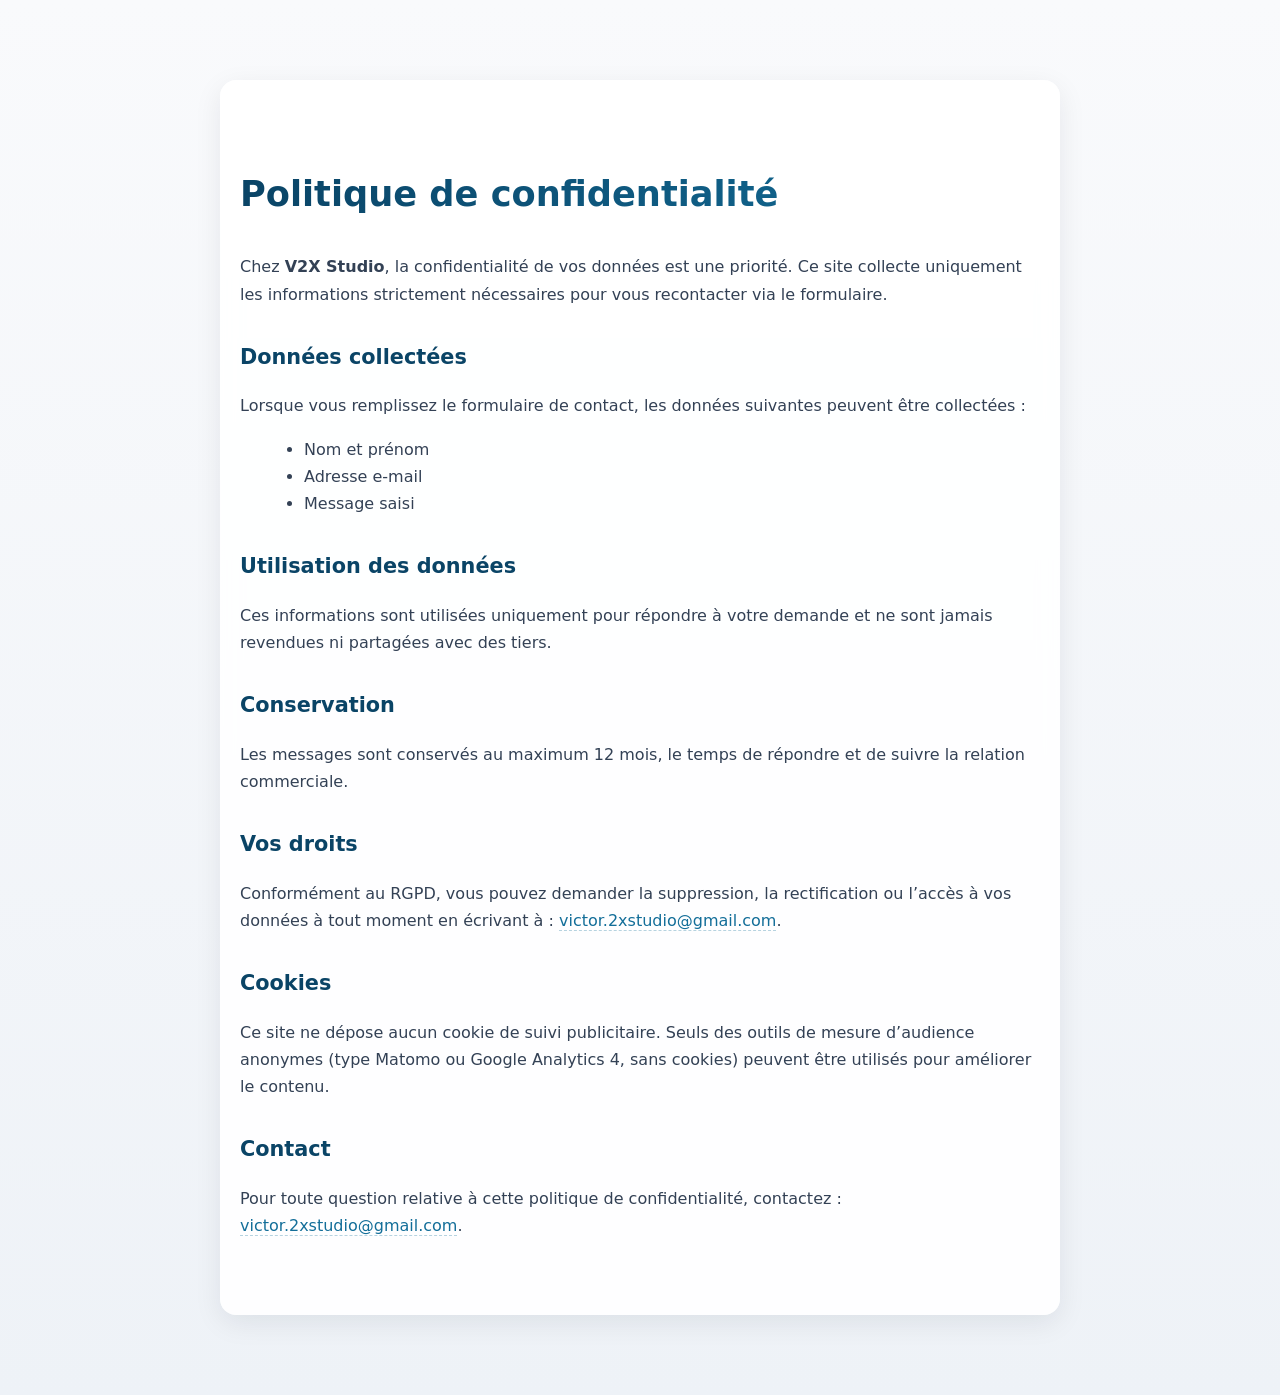
==== confidentialite.html @ e3a20d52 "Rename Confidentialité.html to confidentialite.html" ====
<!doctype html>
<html lang="fr">
<head>
  <meta charset="utf-8">
  <title>Politique de confidentialité — V2X Studio</title>
  <meta name="viewport" content="width=device-width, initial-scale=1">
  <meta name="description" content="Politique de confidentialité du site V2X Studio.">
  <link rel="stylesheet" href="style.css">

  <style>
  /* ====== Style commun Mentions légales & Confidentialité ====== */
  :root{
    --ink:#0f172a; --muted:#334155;
    --brand:#0a4466; --brand-2:#136e99;
    --paper:rgba(255,255,255,0.9);
    --shadow:0 8px 28px rgba(15,23,42,0.08);
  }

  @media (prefers-color-scheme: dark){
    :root{
      --ink:#e5e7eb; --muted:#cbd5e1;
      --paper:rgba(15,17,26,0.85);
      --shadow:0 8px 28px rgba(0,0,0,0.35);
    }
  }

  body.legal {
    margin: 0;
    font-family: system-ui, -apple-system, Inter, Arial, sans-serif;
    color: var(--ink);
    line-height: 1.7;
    -webkit-font-smoothing: antialiased;

    /* Fond lissé anti-banding + fallback color */
    background-color:#f6f8fb;
    background:
      linear-gradient(180deg, #f9fafc 0%, #eef2f7 100%),
      repeating-linear-gradient(45deg, rgba(0,0,0,.012) 0 2px, transparent 2px 6px),
      repeating-linear-gradient(-45deg, rgba(0,0,0,.01) 0 3px, transparent 3px 7px);
    background-blend-mode: normal, overlay, overlay;
  }

  @media (prefers-color-scheme: dark){
    body.legal{
      background-color:#0b0c10;
      background:
        linear-gradient(180deg, #0b0c10 0%, #11151b 100%),
        radial-gradient(900px 600px at 80% -10%, rgba(255,255,255,.06), transparent 60%),
        repeating-linear-gradient(45deg, rgba(255,255,255,.02) 0 2px, transparent 2px 6px);
      background-blend-mode: normal, screen, overlay;
    }
  }

  main {
    max-width: 850px;
    margin: 80px auto;
    background: var(--paper);
    backdrop-filter: blur(10px);
    padding: 60px 40px;
    border-radius: 16px;
    box-shadow: var(--shadow);
  }

  /* Titres */
  h1 {
    font-size: 2.2rem;
    margin-bottom: 30px;
    background: linear-gradient(90deg, var(--brand), var(--brand-2));
    -webkit-background-clip: text;
    -webkit-text-fill-color: transparent;
  }

  h2 {
    margin-top: 32px;
    font-size: 1.3rem;
    color: var(--brand);
  }

  p, li { font-size: 1rem; color: var(--muted); }

  ul { margin: 12px 0 24px 24px; }

  /* Liens */
  a {
    color: var(--brand-2);
    text-decoration: none;
    border-bottom: 1px dashed rgba(19,110,153,0.3);
    transition: color 0.2s ease, border-color 0.2s ease;
  }
  a:hover {
    color: var(--brand);
    border-color: rgba(10,68,102,0.6);
  }

  /* Bouton retour (optionnel) */
  .back-btn {
    display: inline-block;
    margin-top: 40px;
    padding: 10px 18px;
    background: var(--brand);
    color: #fff;
    border-radius: 10px;
    text-decoration: none;
    font-weight: 600;
    transition: background 0.2s ease;
  }
  .back-btn:hover { background: var(--brand-2); }
  </style>
</head>

<body class="legal">
  <main class="container" style="max-width:800px; padding:60px 20px">
    <h1>Politique de confidentialité</h1>

    <p>Chez <strong>V2X Studio</strong>, la confidentialité de vos données est une priorité. Ce site collecte uniquement les informations strictement nécessaires pour vous recontacter via le formulaire.</p>

    <h2>Données collectées</h2>
    <p>Lorsque vous remplissez le formulaire de contact, les données suivantes peuvent être collectées :</p>
    <ul>
      <li>Nom et prénom</li>
      <li>Adresse e-mail</li>
      <li>Message saisi</li>
    </ul>

    <h2>Utilisation des données</h2>
    <p>Ces informations sont utilisées uniquement pour répondre à votre demande et ne sont jamais revendues ni partagées avec des tiers.</p>

    <h2>Conservation</h2>
    <p>Les messages sont conservés au maximum 12 mois, le temps de répondre et de suivre la relation commerciale.</p>

    <h2>Vos droits</h2>
    <p>Conformément au RGPD, vous pouvez demander la suppression, la rectification ou l’accès à vos données à tout moment en écrivant à :
      <a href="mailto:victor.2xstudio@gmail.com">victor.2xstudio@gmail.com</a>.
    </p>

    <h2>Cookies</h2>
    <p>Ce site ne dépose aucun cookie de suivi publicitaire. Seuls des outils de mesure d’audience anonymes (type Matomo ou Google Analytics 4, sans cookies) peuvent être utilisés pour améliorer le contenu.</p>

    <h2>Contact</h2>
    <p>Pour toute question relative à cette politique de confidentialité, contactez :
      <a href="mailto:victor.2xstudio@gmail.com">victor.2xstudio@gmail.com</a>.
    </p>
  </main>
</body>
</html>
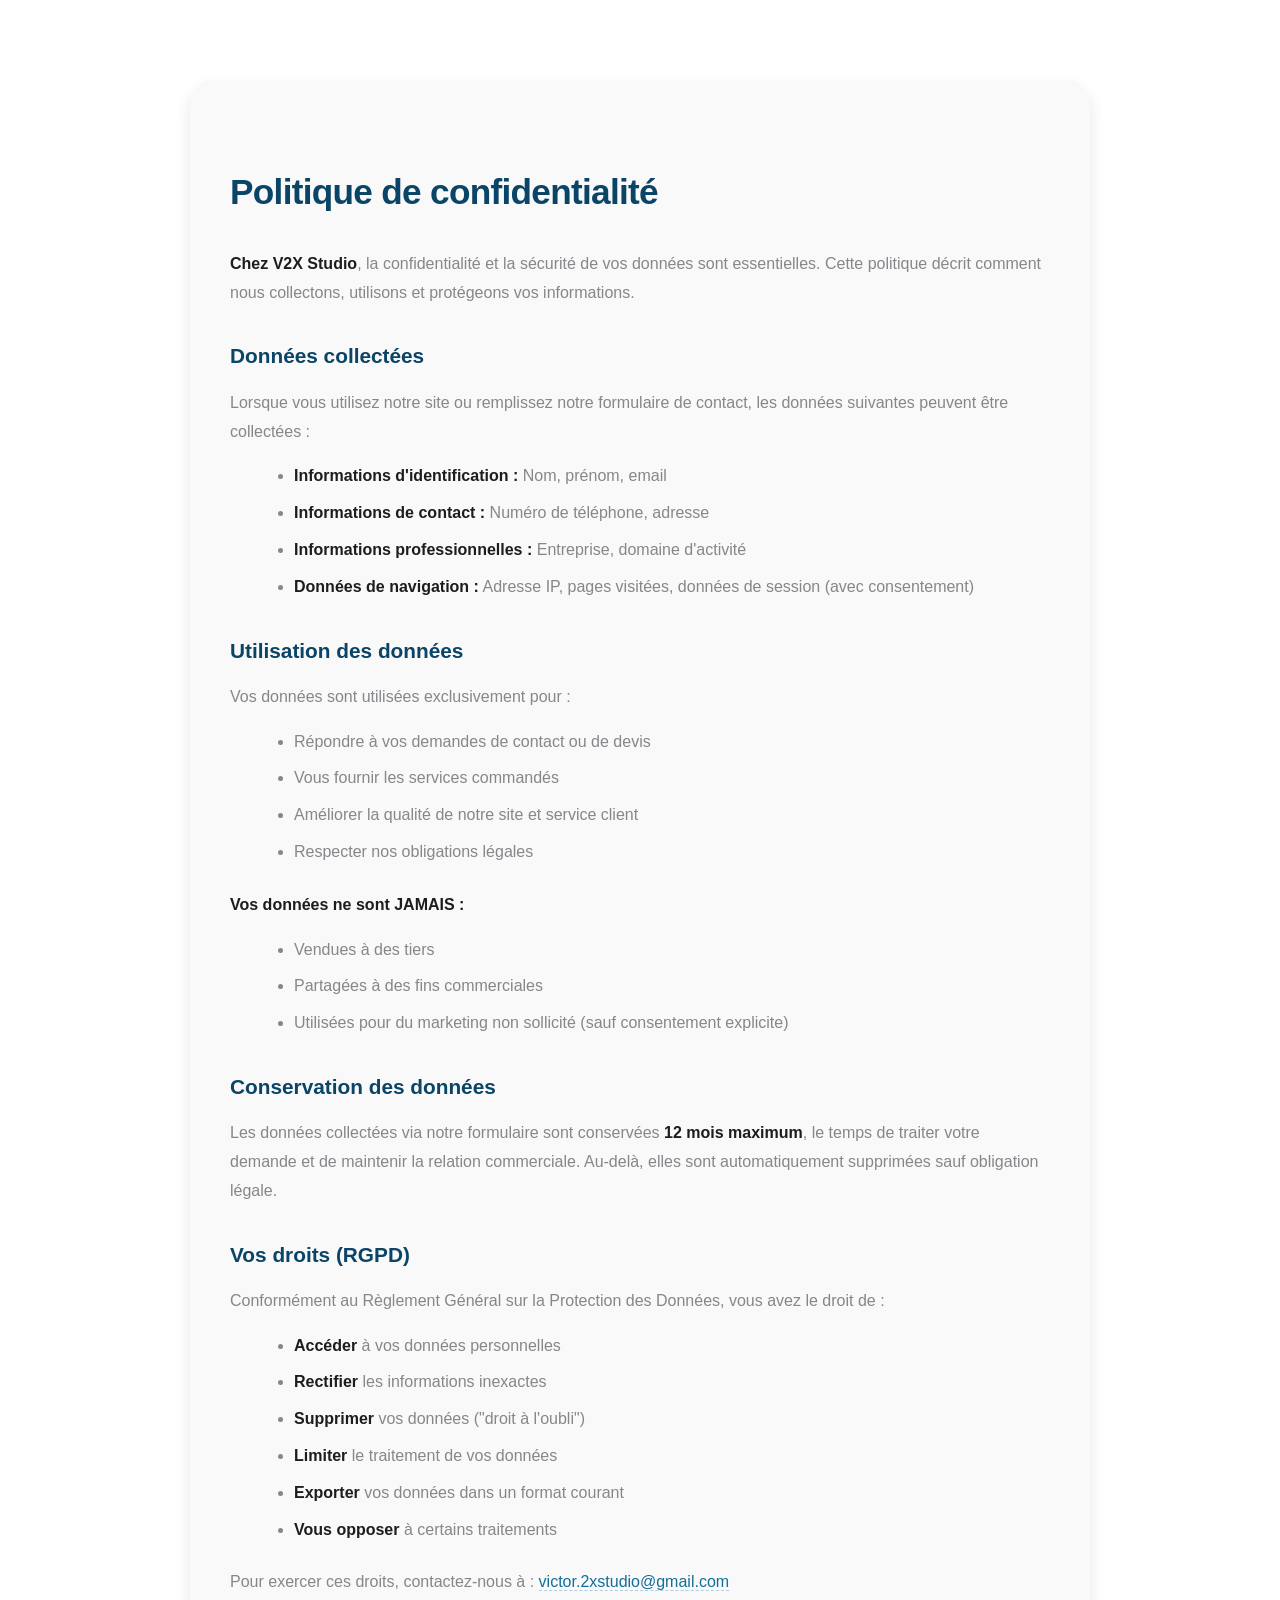
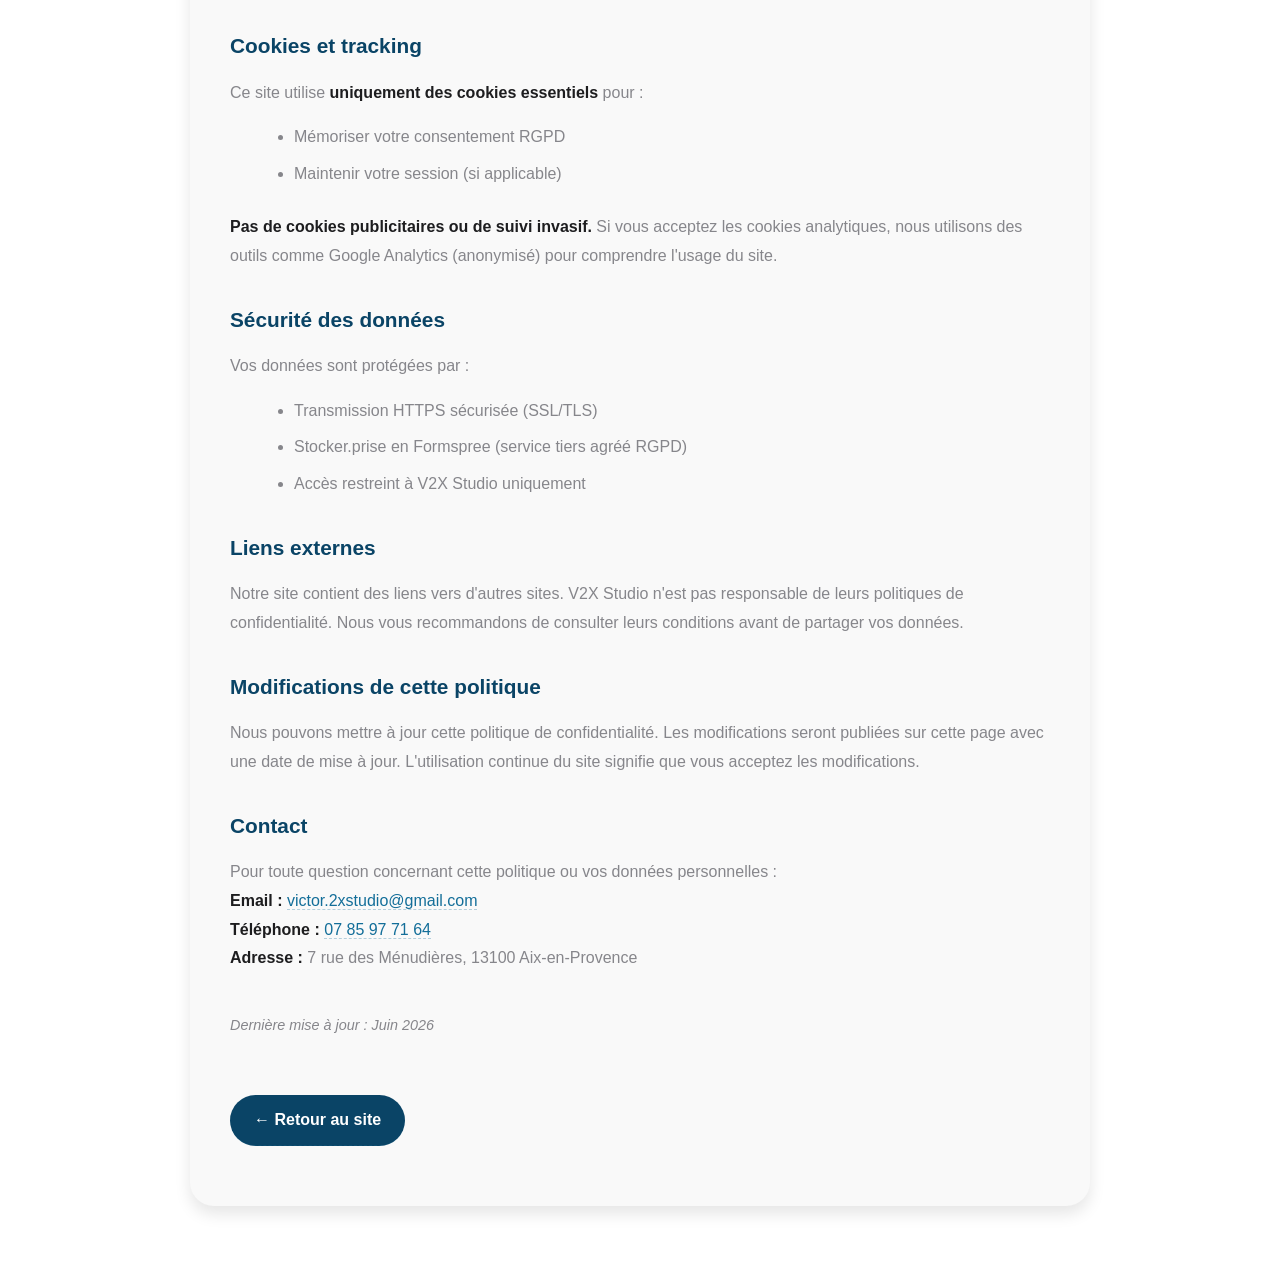
==== commit 76cf524b: "Update confidentialite.html" ====
--- a/confidentialite.html
+++ b/confidentialite.html
@@ -2,144 +2,230 @@
 <html lang="fr">
 <head>
   <meta charset="utf-8">
+  <meta name="viewport" content="width=device-width, initial-scale=1">
+  <meta name="robots" content="index,follow">
+  <meta name="theme-color" content="#0a4466">
+
   <title>Politique de confidentialité — V2X Studio</title>
-  <meta name="viewport" content="width=device-width, initial-scale=1">
-  <meta name="description" content="Politique de confidentialité du site V2X Studio.">
-  <link rel="stylesheet" href="style.css">
+  <meta name="description" content="Politique de confidentialité de V2X Studio, agence web à Cavaillon.">
+
+  <link rel="canonical" href="https://v2x-studio.fr/politique-confidentialite.html">
+  <link rel="icon" href="/favicon.ico" sizes="any">
 
   <style>
-  /* ====== Style commun Mentions légales & Confidentialité ====== */
-  :root{
-    --ink:#0f172a; --muted:#334155;
-    --brand:#0a4466; --brand-2:#136e99;
-    --paper:rgba(255,255,255,0.9);
-    --shadow:0 8px 28px rgba(15,23,42,0.08);
-  }
-
-  @media (prefers-color-scheme: dark){
-    :root{
-      --ink:#e5e7eb; --muted:#cbd5e1;
-      --paper:rgba(15,17,26,0.85);
-      --shadow:0 8px 28px rgba(0,0,0,0.35);
-    }
-  }
-
-  body.legal {
-    margin: 0;
-    font-family: system-ui, -apple-system, Inter, Arial, sans-serif;
-    color: var(--ink);
-    line-height: 1.7;
-    -webkit-font-smoothing: antialiased;
-
-    /* Fond lissé anti-banding + fallback color */
-    background-color:#f6f8fb;
-    background:
-      linear-gradient(180deg, #f9fafc 0%, #eef2f7 100%),
-      repeating-linear-gradient(45deg, rgba(0,0,0,.012) 0 2px, transparent 2px 6px),
-      repeating-linear-gradient(-45deg, rgba(0,0,0,.01) 0 3px, transparent 3px 7px);
-    background-blend-mode: normal, overlay, overlay;
-  }
-
-  @media (prefers-color-scheme: dark){
-    body.legal{
-      background-color:#0b0c10;
-      background:
-        linear-gradient(180deg, #0b0c10 0%, #11151b 100%),
-        radial-gradient(900px 600px at 80% -10%, rgba(255,255,255,.06), transparent 60%),
-        repeating-linear-gradient(45deg, rgba(255,255,255,.02) 0 2px, transparent 2px 6px);
-      background-blend-mode: normal, screen, overlay;
-    }
-  }
-
-  main {
-    max-width: 850px;
-    margin: 80px auto;
-    background: var(--paper);
-    backdrop-filter: blur(10px);
-    padding: 60px 40px;
-    border-radius: 16px;
-    box-shadow: var(--shadow);
-  }
-
-  /* Titres */
-  h1 {
-    font-size: 2.2rem;
-    margin-bottom: 30px;
-    background: linear-gradient(90deg, var(--brand), var(--brand-2));
-    -webkit-background-clip: text;
-    -webkit-text-fill-color: transparent;
-  }
-
-  h2 {
-    margin-top: 32px;
-    font-size: 1.3rem;
-    color: var(--brand);
-  }
-
-  p, li { font-size: 1rem; color: var(--muted); }
-
-  ul { margin: 12px 0 24px 24px; }
-
-  /* Liens */
-  a {
-    color: var(--brand-2);
-    text-decoration: none;
-    border-bottom: 1px dashed rgba(19,110,153,0.3);
-    transition: color 0.2s ease, border-color 0.2s ease;
-  }
-  a:hover {
-    color: var(--brand);
-    border-color: rgba(10,68,102,0.6);
-  }
-
-  /* Bouton retour (optionnel) */
-  .back-btn {
-    display: inline-block;
-    margin-top: 40px;
-    padding: 10px 18px;
-    background: var(--brand);
-    color: #fff;
-    border-radius: 10px;
-    text-decoration: none;
-    font-weight: 600;
-    transition: background 0.2s ease;
-  }
-  .back-btn:hover { background: var(--brand-2); }
+    :root {
+      --bg: #ffffff;
+      --ink: #1d1d1f;
+      --muted: #86868b;
+      --border: #d2d2d7;
+      --brand: #0a4466;
+      --brand-light: #136e99;
+      --surface: #f9f9f9;
+      --shadow-md: 0 8px 16px rgba(0,0,0,0.1);
+      --radius: 24px;
+    }
+
+    @media (prefers-color-scheme: dark) {
+      :root {
+        --bg: #000000;
+        --ink: #f5f5f7;
+        --muted: #a1a1a6;
+        --border: #424245;
+        --surface: #1a1a1c;
+        --shadow-md: 0 8px 16px rgba(0,0,0,0.4);
+      }
+    }
+
+    * { box-sizing: border-box; }
+    html { scroll-behavior: smooth; }
+    body {
+      margin: 0;
+      font-family: -apple-system, BlinkMacSystemFont, "Segoe UI", Inter, Roboto, "Helvetica Neue", sans-serif;
+      color: var(--ink);
+      background: var(--bg);
+      line-height: 1.6;
+      -webkit-font-smoothing: antialiased;
+    }
+
+    a { color: inherit; text-decoration: none; transition: color 0.2s ease; }
+    a:hover { color: var(--brand); }
+
+    .container { width: min(900px, 100% - 48px); margin-inline: auto; }
+    main { max-width: 900px; margin: 80px auto; background: var(--surface); padding: 60px 40px; border-radius: var(--radius); box-shadow: var(--shadow-md); }
+
+    h1 {
+      font-size: 2.2rem;
+      margin-bottom: 30px;
+      color: var(--brand);
+      font-weight: 800;
+      letter-spacing: -0.02em;
+    }
+
+    h2 {
+      font-size: 1.3rem;
+      margin-top: 32px;
+      margin-bottom: 16px;
+      color: var(--brand);
+      font-weight: 700;
+    }
+
+    p, li {
+      font-size: 1rem;
+      color: var(--muted);
+      line-height: 1.8;
+      margin-bottom: 16px;
+    }
+
+    strong { color: var(--ink); font-weight: 700; }
+
+    ul { margin: 16px 0 24px 24px; }
+    li { margin-bottom: 8px; }
+
+    a {
+      color: var(--brand-light);
+      border-bottom: 1px dashed rgba(19,110,153,0.3);
+      transition: all 0.2s ease;
+    }
+    a:hover {
+      color: var(--brand);
+      border-bottom-color: rgba(10,68,102,0.6);
+    }
+
+    .back-btn {
+      display: inline-block;
+      margin-top: 40px;
+      padding: 12px 24px;
+      background: var(--brand);
+      color: white;
+      border-radius: 100px;
+      font-weight: 600;
+      transition: all 0.2s ease;
+    }
+    .back-btn:hover { background: var(--brand-light); transform: translateY(-2px); }
+
+    @media (max-width: 768px) {
+      main { padding: 40px 24px; }
+      h1 { font-size: 1.8rem; }
+      h2 { font-size: 1.1rem; }
+    }
   </style>
 </head>
 
-<body class="legal">
-  <main class="container" style="max-width:800px; padding:60px 20px">
+<body>
+  <main class="container">
     <h1>Politique de confidentialité</h1>
 
-    <p>Chez <strong>V2X Studio</strong>, la confidentialité de vos données est une priorité. Ce site collecte uniquement les informations strictement nécessaires pour vous recontacter via le formulaire.</p>
-
-    <h2>Données collectées</h2>
-    <p>Lorsque vous remplissez le formulaire de contact, les données suivantes peuvent être collectées :</p>
-    <ul>
-      <li>Nom et prénom</li>
-      <li>Adresse e-mail</li>
-      <li>Message saisi</li>
-    </ul>
-
-    <h2>Utilisation des données</h2>
-    <p>Ces informations sont utilisées uniquement pour répondre à votre demande et ne sont jamais revendues ni partagées avec des tiers.</p>
-
-    <h2>Conservation</h2>
-    <p>Les messages sont conservés au maximum 12 mois, le temps de répondre et de suivre la relation commerciale.</p>
-
-    <h2>Vos droits</h2>
-    <p>Conformément au RGPD, vous pouvez demander la suppression, la rectification ou l’accès à vos données à tout moment en écrivant à :
-      <a href="mailto:victor.2xstudio@gmail.com">victor.2xstudio@gmail.com</a>.
+    <section>
+      <p><strong>Chez V2X Studio</strong>, la confidentialité et la sécurité de vos données sont essentielles. Cette politique décrit comment nous collectons, utilisons et protégeons vos informations.</p>
+    </section>
+
+    <section>
+      <h2>Données collectées</h2>
+      <p>Lorsque vous utilisez notre site ou remplissez notre formulaire de contact, les données suivantes peuvent être collectées :</p>
+      <ul>
+        <li><strong>Informations d'identification :</strong> Nom, prénom, email</li>
+        <li><strong>Informations de contact :</strong> Numéro de téléphone, adresse</li>
+        <li><strong>Informations professionnelles :</strong> Entreprise, domaine d'activité</li>
+        <li><strong>Données de navigation :</strong> Adresse IP, pages visitées, données de session (avec consentement)</li>
+      </ul>
+    </section>
+
+    <section>
+      <h2>Utilisation des données</h2>
+      <p>Vos données sont utilisées exclusivement pour :</p>
+      <ul>
+        <li>Répondre à vos demandes de contact ou de devis</li>
+        <li>Vous fournir les services commandés</li>
+        <li>Améliorer la qualité de notre site et service client</li>
+        <li>Respecter nos obligations légales</li>
+      </ul>
+      <p><strong>Vos données ne sont JAMAIS :</strong></p>
+      <ul>
+        <li>Vendues à des tiers</li>
+        <li>Partagées à des fins commerciales</li>
+        <li>Utilisées pour du marketing non sollicité (sauf consentement explicite)</li>
+      </ul>
+    </section>
+
+    <section>
+      <h2>Conservation des données</h2>
+      <p>
+        Les données collectées via notre formulaire sont conservées <strong>12 mois maximum</strong>, le temps de traiter votre demande et de maintenir la relation commerciale. 
+        Au-delà, elles sont automatiquement supprimées sauf obligation légale.
+      </p>
+    </section>
+
+    <section>
+      <h2>Vos droits (RGPD)</h2>
+      <p>Conformément au Règlement Général sur la Protection des Données, vous avez le droit de :</p>
+      <ul>
+        <li><strong>Accéder</strong> à vos données personnelles</li>
+        <li><strong>Rectifier</strong> les informations inexactes</li>
+        <li><strong>Supprimer</strong> vos données ("droit à l'oubli")</li>
+        <li><strong>Limiter</strong> le traitement de vos données</li>
+        <li><strong>Exporter</strong> vos données dans un format courant</li>
+        <li><strong>Vous opposer</strong> à certains traitements</li>
+      </ul>
+      <p>Pour exercer ces droits, contactez-nous à : <a href="mailto:victor.2xstudio@gmail.com">victor.2xstudio@gmail.com</a></p>
+    </section>
+
+    <section>
+      <h2>Cookies et tracking</h2>
+      <p>
+        Ce site utilise <strong>uniquement des cookies essentiels</strong> pour :
+      </p>
+      <ul>
+        <li>Mémoriser votre consentement RGPD</li>
+        <li>Maintenir votre session (si applicable)</li>
+      </ul>
+      <p>
+        <strong>Pas de cookies publicitaires ou de suivi invasif.</strong> Si vous acceptez les cookies analytiques, nous utilisons des outils comme Google Analytics (anonymisé) pour comprendre l'usage du site.
+      </p>
+    </section>
+
+    <section>
+      <h2>Sécurité des données</h2>
+      <p>
+        Vos données sont protégées par :
+      </p>
+      <ul>
+        <li>Transmission HTTPS sécurisée (SSL/TLS)</li>
+        <li>Stocker.prise en Formspree (service tiers agréé RGPD)</li>
+        <li>Accès restreint à V2X Studio uniquement</li>
+      </ul>
+    </section>
+
+    <section>
+      <h2>Liens externes</h2>
+      <p>
+        Notre site contient des liens vers d'autres sites. V2X Studio n'est pas responsable de leurs politiques de confidentialité. 
+        Nous vous recommandons de consulter leurs conditions avant de partager vos données.
+      </p>
+    </section>
+
+    <section>
+      <h2>Modifications de cette politique</h2>
+      <p>
+        Nous pouvons mettre à jour cette politique de confidentialité. Les modifications seront publiées sur cette page avec une date de mise à jour.
+        L'utilisation continue du site signifie que vous acceptez les modifications.
+      </p>
+    </section>
+
+    <section>
+      <h2>Contact</h2>
+      <p>
+        Pour toute question concernant cette politique ou vos données personnelles :<br>
+        <strong>Email :</strong> <a href="mailto:victor.2xstudio@gmail.com">victor.2xstudio@gmail.com</a><br>
+        <strong>Téléphone :</strong> <a href="tel:+33785977164">07 85 97 71 64</a><br>
+        <strong>Adresse :</strong> 7 rue des Ménudières, 13100 Aix-en-Provence
+      </p>
+    </section>
+
+    <p style="margin-top: 40px; font-size: 0.9rem; color: var(--muted);">
+      <em>Dernière mise à jour : Juin 2026</em>
     </p>
 
-    <h2>Cookies</h2>
-    <p>Ce site ne dépose aucun cookie de suivi publicitaire. Seuls des outils de mesure d’audience anonymes (type Matomo ou Google Analytics 4, sans cookies) peuvent être utilisés pour améliorer le contenu.</p>
-
-    <h2>Contact</h2>
-    <p>Pour toute question relative à cette politique de confidentialité, contactez :
-      <a href="mailto:victor.2xstudio@gmail.com">victor.2xstudio@gmail.com</a>.
-    </p>
+    <a href="./" class="back-btn">← Retour au site</a>
   </main>
 </body>
 </html>
